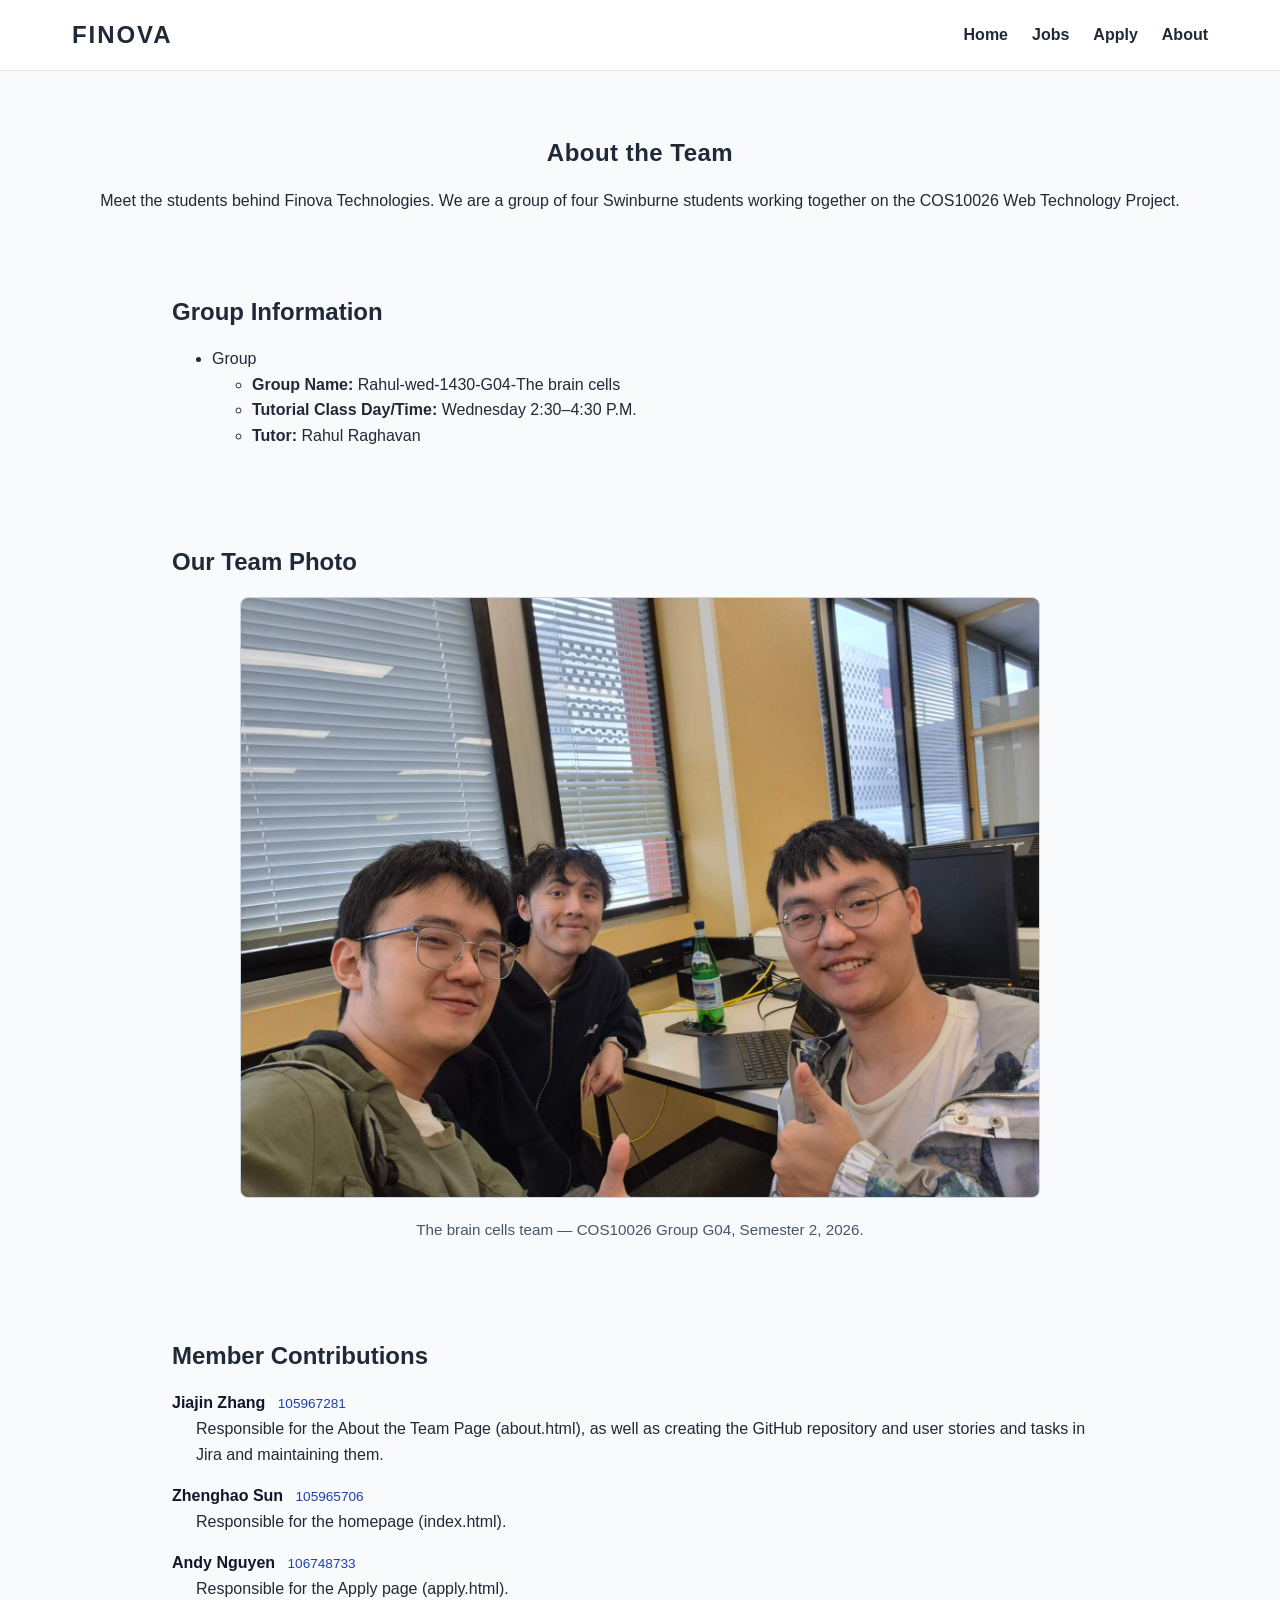
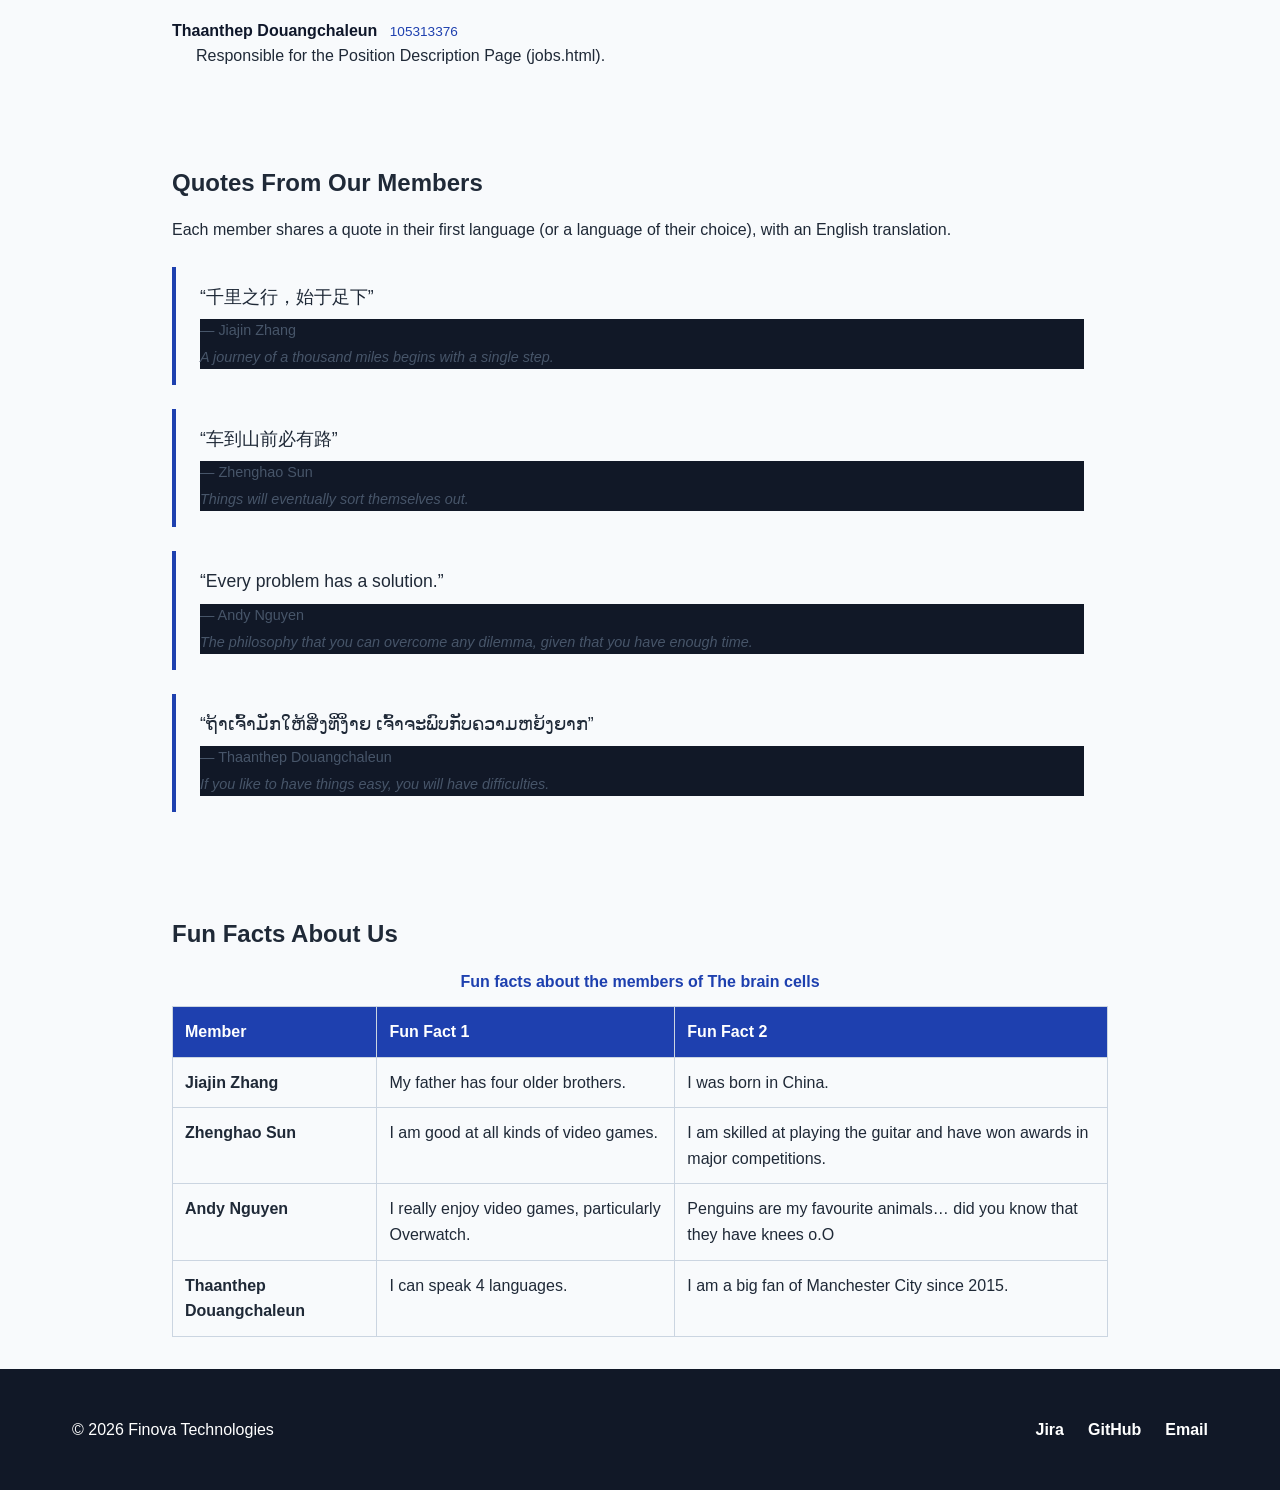
==== about.html @ 13ba534d "feat: The framework of the ‘About’ page and the ‘Fun Facts’ and ‘Quotes From Our Members’ tables" ====
<!DOCTYPE html>
<html lang="en">

<head>
    <meta charset="UTF-8">
    <meta name="viewport" content="width=device-width, initial-scale=1.0">

    <title>Finova Technologies | About the Team</title>

    <link rel="stylesheet" href="styles.css">

    <!-- Embedded CSS requirement: small page-specific rule -->
    <style>
        .about-intro {
            text-align: center;
        }
    </style>

</head>

<body>

    <header>
        <div class="site-header">

            <a href="index.html" class="logo">
                FINOVA
            </a>

            <nav aria-label="Main navigation">
                <ul>
                    <li><a href="index.html">Home</a></li>
                    <li><a href="jobs.html">Jobs</a></li>
                    <li><a href="apply.html">Apply</a></li>
                    <li><a href="about.html">About</a></li>
                </ul>
            </nav>

        </div>
    </header>



    <main>

        <!-- Page title -->
        <section class="about-hero">
            <!-- Inline CSS requirement -->
            <h1 style="letter-spacing: 0.02em;">About the Team</h1>

            <p>
                Meet the students behind Finova Technologies.
                We are a group of four Swinburne students working
                together on the COS10026 Web Technology Project.
            </p>
        </section>


        <!-- Group information: nested list requirement -->
        <section class="about-section">

            <h2>Group Information</h2>

            <ul class="group-info">
                <li>
                    Group
                    <ul>
                        <li>
                            <strong>Group Name:</strong>
                            Rahul-wed-1430-G04-The brain cells
                        </li>
                        <li>
                            <strong>Tutorial Class Day/Time:</strong>
                            Wednesday 2:30&ndash;4:30 P.M.
                        </li>
                        <li>
                            <strong>Tutor:</strong>
                            Rahul Raghavan
                        </li>
                    </ul>
                </li>
            </ul>

        </section>


        <!-- Group photo: figure and figcaption requirement -->
        <section class="about-section">

            <h2>Our Team Photo</h2>

            <figure class="group-figure">
                <img src="group.jpg" alt="Group photo of the Finova Technologies student team."
                    width="800">
                <figcaption>
                    The brain cells team &mdash; COS10026 Group G04,
                    Semester 2, 2026.
                </figcaption>
            </figure>

        </section>


        <!-- Member contributions: definition list requirement -->
        <section class="about-section">

            <h2>Member Contributions</h2>

            <dl class="contributions">
                <dt>
                    Jiajin Zhang
                    <span class="student-id">105967281</span>
                </dt>
                <dd>
                    Responsible for the About the Team Page
                    (about.html), as well as creating the GitHub
                    repository and user stories and tasks in Jira
                    and maintaining them.
                </dd>

                <dt>
                    Zhenghao Sun
                    <span class="student-id">105965706</span>
                </dt>
                <dd>
                    Responsible for the homepage (index.html).
                </dd>

                <dt>
                    Andy Nguyen
                    <span class="student-id">106748733</span>
                </dt>
                <dd>
                    Responsible for the Apply page (apply.html).
                </dd>

                <dt>
                    Thaanthep Douangchaleun
                    <span class="student-id">105313376</span>
                </dt>
                <dd>
                    Responsible for the Position Description Page
                    (jobs.html).
                </dd>
            </dl>

        </section>


        <!-- Quotes from each member in first language + English translation -->
        <section class="about-section">

            <h2>Quotes From Our Members</h2>

            <p>
                Each member shares a quote in their first language
                (or a language of their choice), with an English
                translation.
            </p>

            <blockquote class="member-quote">
                <p>&ldquo;千里之行，始于足下&rdquo;</p>
                <footer>
                    &mdash; Jiajin Zhang
                    <cite>
                        A journey of a thousand miles begins with a
                        single step.
                    </cite>
                </footer>
            </blockquote>

            <blockquote class="member-quote">
                <p>&ldquo;车到山前必有路&rdquo;</p>
                <footer>
                    &mdash; Zhenghao Sun
                    <cite>
                        Things will eventually sort themselves out.
                    </cite>
                </footer>
            </blockquote>

            <blockquote class="member-quote">
                <p>&ldquo;Every problem has a solution.&rdquo;</p>
                <footer>
                    &mdash; Andy Nguyen
                    <cite>
                        The philosophy that you can overcome any
                        dilemma, given that you have enough time.
                    </cite>
                </footer>
            </blockquote>

            <blockquote class="member-quote">
                <p>
                    &ldquo;ຖ້າເຈົ້າມັກໃຫ້ສິ່ງທິ່ງິ່າຍ
                    ເຈົ້າຈະພົບກັບຄວາມຫຍ້ງຍາກ&rdquo;
                </p>
                <footer>
                    &mdash; Thaanthep Douangchaleun
                    <cite>
                        If you like to have things easy, you will
                        have difficulties.
                    </cite>
                </footer>
            </blockquote>

        </section>


        <!-- Fun facts table: with caption requirement -->
        <section class="about-section">

            <h2>Fun Facts About Us</h2>

            <table class="fun-facts">
                <caption>
                    Fun facts about the members of The brain cells
                </caption>

                <thead>
                    <tr>
                        <th scope="col">Member</th>
                        <th scope="col">Fun Fact 1</th>
                        <th scope="col">Fun Fact 2</th>
                    </tr>
                </thead>

                <tbody>
                    <tr>
                        <th scope="row">Jiajin Zhang</th>
                        <td>My father has four older brothers.</td>
                        <td>I was born in China.</td>
                    </tr>
                    <tr>
                        <th scope="row">Zhenghao Sun</th>
                        <td>I am good at all kinds of video games.</td>
                        <td>
                            I am skilled at playing the guitar and
                            have won awards in major competitions.
                        </td>
                    </tr>
                    <tr>
                        <th scope="row">Andy Nguyen</th>
                        <td>
                            I really enjoy video games, particularly
                            Overwatch.
                        </td>
                        <td>
                            Penguins are my favourite animals&hellip;
                            did you know that they have knees o.O
                        </td>
                    </tr>
                    <tr>
                        <th scope="row">Thaanthep Douangchaleun</th>
                        <td>I can speak 4 languages.</td>
                        <td>I am a big fan of Manchester City since 2015.</td>
                    </tr>
                </tbody>
            </table>

        </section>

    </main>



    <footer>

        <div class="footer-content">

            <p>&copy; 2026 Finova Technologies</p>

            <nav aria-label="Footer navigation">
                <ul>
                    <li><a href="https://jiajinzhang.atlassian.net/">Jira</a></li>
                    <li><a href="https://github.com/JiajinZhang-123/COS10026-G04-Financial-Technology-FinTech-Company">GitHub</a></li>
                    <li>
                        <a href="mailto:info@finova.example">
                            Email
                        </a>
                    </li>
                </ul>
            </nav>

        </div>

    </footer>

</body>

</html>
---- styles.css ----
* {
    box-sizing: border-box;
}

body {
    margin: 0;
    font-family: Arial, Helvetica, sans-serif;
    line-height: 1.6;
    color: #1f2937;
    background-color: #f8fafc;
}

a {
    color: inherit;
}

h1,
h2,
h3 {
    line-height: 1.2;
}



header {
    background-color: #ffffff;
    border-bottom: 1px solid #e5e7eb;
}

.site-header {
    max-width: 1200px;
    margin: 0 auto;
    padding: 1rem 2rem;

    display: flex;
    justify-content: space-between;
    align-items: center;
}

.logo {
    font-size: 1.5rem;
    font-weight: bold;
    text-decoration: none;
    letter-spacing: 0.08em;
}

nav ul {
    display: flex;
    gap: 1.5rem;
    list-style: none;
    margin: 0;
    padding: 0;
}

nav a {
    text-decoration: none;
    font-weight: 600;
}

nav a:hover,
nav a:focus {
    text-decoration: underline;
}



.hero {
    min-height: 520px;

    display: flex;
    align-items: center;

    background:
        linear-gradient(135deg,
            rgba(15, 23, 42, 0.95),
            rgba(30, 64, 175, 0.85));

    color: white;
}

.hero-content {
    width: min(1200px, 100%);
    margin: 0 auto;
    padding: 5rem 2rem;
}

.heroContentApply {
    width: 100%; /*size of the container*/
    padding: 60px 15%; /* How far to the right the content is*/
}

.heroContentApply h1 { 
    font-size: 2.3rem;
}
.heroContentApply p {
    font-size: 1.1rem;
}

.heroApply {
    min-height: 270px;

    display: flex;
    align-items: center;

    background: linear-gradient(135deg, #1f3158, #405fc2);

    color: white;
}

.eyebrow {
    font-size: 0.85rem;
    font-weight: bold;
    letter-spacing: 0.15em;
}

.hero h1 {
    max-width: 700px;
    margin: 1rem 0;

    font-size: clamp(2.5rem, 6vw, 4.5rem);
}

.hero p {
    max-width: 650px;
}

.button {
    display: inline-block;

    margin-top: 1rem;
    padding: 0.8rem 1.5rem;

    background-color: white;
    color: #1e3a8a;

    text-decoration: none;
    font-weight: bold;

    border-radius: 0.4rem;
}

.button:hover,
.button:focus {
    text-decoration: underline;
}




.introduction,
.services {
    max-width: 1200px;
    margin: 0 auto;
    padding: 4rem 2rem;
}

.introduction h2,
.services h2 {
    font-size: 2rem;
}

.introduction p {
    max-width: 800px;
}



.service-list {
    display: grid;
    grid-template-columns: repeat(4, 1fr);
    gap: 1.5rem;
}

.service-list article {
    padding: 1.5rem;

    background-color: white;
    border: 1px solid #e5e7eb;
    border-radius: 0.5rem;
}

.service-list h3 {
    margin-top: 0;
}



footer {
    background-color: #111827;
    color: white;
}

.footer-content {
    max-width: 1200px;
    margin: 0 auto;
    padding: 2rem;

    display: flex;
    justify-content: space-between;
    align-items: center;
}


@media (max-width: 800px) {

    .site-header {
        flex-direction: column;
        gap: 1rem;
    }

    .service-list {
        grid-template-columns: repeat(2, 1fr);
    }

    .footer-content {
        flex-direction: column;
        gap: 1rem;
    }
}

@media (max-width: 500px) {

    nav ul {
        flex-direction: column;
        align-items: center;
        gap: 0.5rem;
    }

    .service-list {
        grid-template-columns: 1fr;
    }

    .hero {
        min-height: 450px;
    }
}

.career-areas {
    max-width: 1200px;
    margin: 0 auto;
    padding: 0 2rem 4rem;
}

.career-areas table {
    width: 100%;
    border-collapse: collapse;
    margin-top: 1.5rem;
    background-color: white;
}

.career-areas caption {
    margin-bottom: 0.75rem;
    font-weight: bold;
    text-align: left;
}

.career-areas th,
.career-areas td {
    padding: 1rem;
    border: 1px solid #d1d5db;
    text-align: left;
}

.career-areas th {
    background-color: #f1f5f9;
}



.jobs {
    max-width: none;
    margin: 0;
    padding: 90px 15%;
    background: linear-gradient(135deg, #1f3158, #405fc2);
    color: white;
}

.jobs h1 {
    font-size: 2.5rem;
    color: white;
    margin-top: 0;
    margin-bottom: 20px;
}

.jobs>p {
    font-size: 1.1rem;
    line-height: 1.6;
    color: white;
    margin-bottom: 0;
}




.jobs-layout {
    display: flex;
    gap: 30px;
    max-width: 1200px;
    margin: 40px auto;
    padding: 0 20px;
    align-items: flex-start;
}



.job-list {
    flex: 1;
    min-width: 0;
    order: 1;
}



.job {
    margin: 0 0 25px;
    padding: 25px;

    background-color: #ffffff;

    border: 1px solid #dddddd;
    border-radius: 10px;

    box-shadow: 0 2px 8px rgba(0, 0, 0, 0.08);
}

.job h2 {
    color: #1f4e79;
    font-size: 1.6rem;
    margin-top: 0;
    margin-bottom: 15px;
}

.job h3 {
    color: #333333;
    font-size: 1.1rem;
    margin-top: 20px;
    margin-bottom: 8px;
}

.job p {
    line-height: 1.5;
    margin: 8px 0;
}

.job ol,
.job ul {
    padding-left: 25px;
    line-height: 1.6;
}

.job li {
    margin-bottom: 7px;
}


/* =========================
   CAREER TIPS SIDEBAR
   ========================= */

.career-tips {
    width: 280px;
    flex-shrink: 0;

    /* Put sidebar on RIGHT */
    order: 2;

    /* Follow user when scrolling */
    position: sticky;
    top: 20px;

    padding: 20px;

    background-color: #f8f9fb;

    border: 1px solid #d6d9de;
    border-left: 5px solid #1f4e79;
    border-radius: 10px;

    box-shadow: 0 3px 10px rgba(0, 0, 0, 0.08);
}

.career-tips h2 {
    color: #1f4e79;
    margin-top: 0;
    margin-bottom: 12px;
}

.career-tips p {
    line-height: 1.5;
}

.career-tips ul {
    padding-left: 20px;
    margin-bottom: 0;
}

.career-tips li {
    margin-bottom: 8px;
    line-height: 1.4;
}


/* =========================
   RESPONSIVE DESIGN
   ========================= */

@media screen and (max-width: 768px) {

    .jobs {
        padding: 50px 20px;
    }

    .jobs h1 {
        font-size: 1.8rem;
    }

    .jobs-layout {
        display: block;
        margin: 20px auto;
        padding: 0 15px;
    }

    .job {
        padding: 18px;
    }

    /* On small screens Career Tips becomes normal */
    .career-tips {
        position: static;
        width: auto;
        margin: 20px 0;
    }
}

/* =========================
   ABOUT PAGE
   ========================= */

.about-hero {
    max-width: 1200px;
    margin: 0 auto;
    padding: 3rem 2rem 1rem;
    text-align: center;
}

.about-section {
    max-width: 1000px;
    margin: 0 auto;
    padding: 2rem;
}

/* Student IDs use hexadecimal colour */
.student-id {
    color: #1e40af;
    font-weight: normal;
    font-size: 0.85em;
    margin-left: 0.5rem;
}

/* Group figure styling */
.group-figure {
    max-width: 800px;
    margin: 1rem auto;
    text-align: center;
}

.group-figure img {
    width: 100%;
    height: auto;
    border-radius: 0.5rem;
    border: 1px solid #cbd5e1;
}

.group-figure figcaption {
    margin-top: 0.75rem;
    color: #475569;
    font-size: 0.95rem;
}

/* Contributions definition list */
.contributions dt {
    margin-top: 1rem;
    font-weight: bold;
    color: #0f172a;
}

.contributions dd {
    margin-left: 1.5rem;
    margin-bottom: 0.5rem;
}

/* Member quotes */
.member-quote {
    margin: 1.5rem 0;
    padding: 1rem 1.5rem;
    border-left: 4px solid #1e40af;
}

.member-quote p {
    margin: 0 0 0.5rem;
    font-size: 1.1rem;
}

.member-quote footer {
    color: #475569;
    font-size: 0.9rem;
}

.member-quote cite {
    display: block;
    font-style: italic;
    margin-top: 0.25rem;
}

/* Team fun facts table */
.fun-facts {
    width: 100%;
    border-collapse: collapse;
    margin-top: 1rem;
}

.fun-facts caption {
    margin-bottom: 0.75rem;
    font-weight: bold;
    color: #1e40af;
}

.fun-facts th,
.fun-facts td {
    padding: 0.75rem;
    border: 1px solid #cbd5e1;
    text-align: left;
    vertical-align: top;
}

.fun-facts thead th {
    background-color: #1e40af;
    color: #ffffff;
}

.fun-facts tbody tr:hover {
    background-color: #e0e7ff;
}
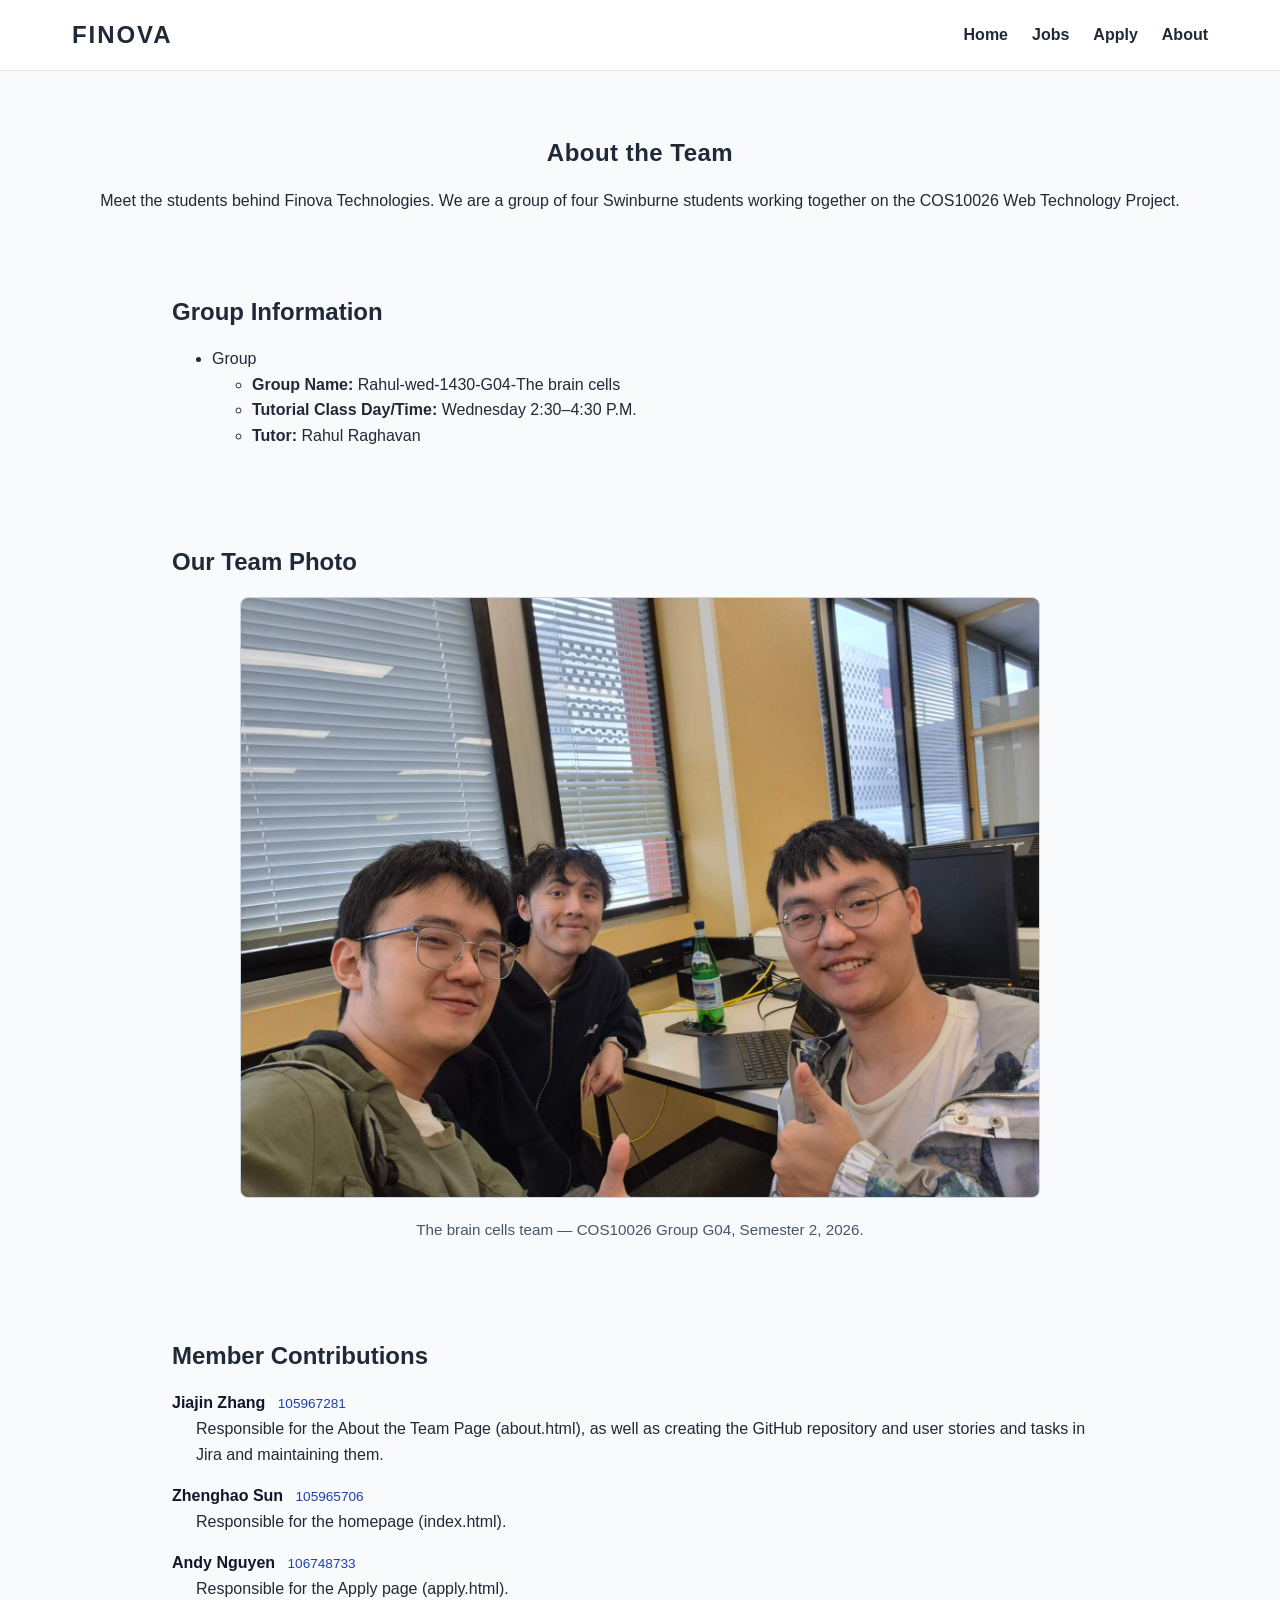
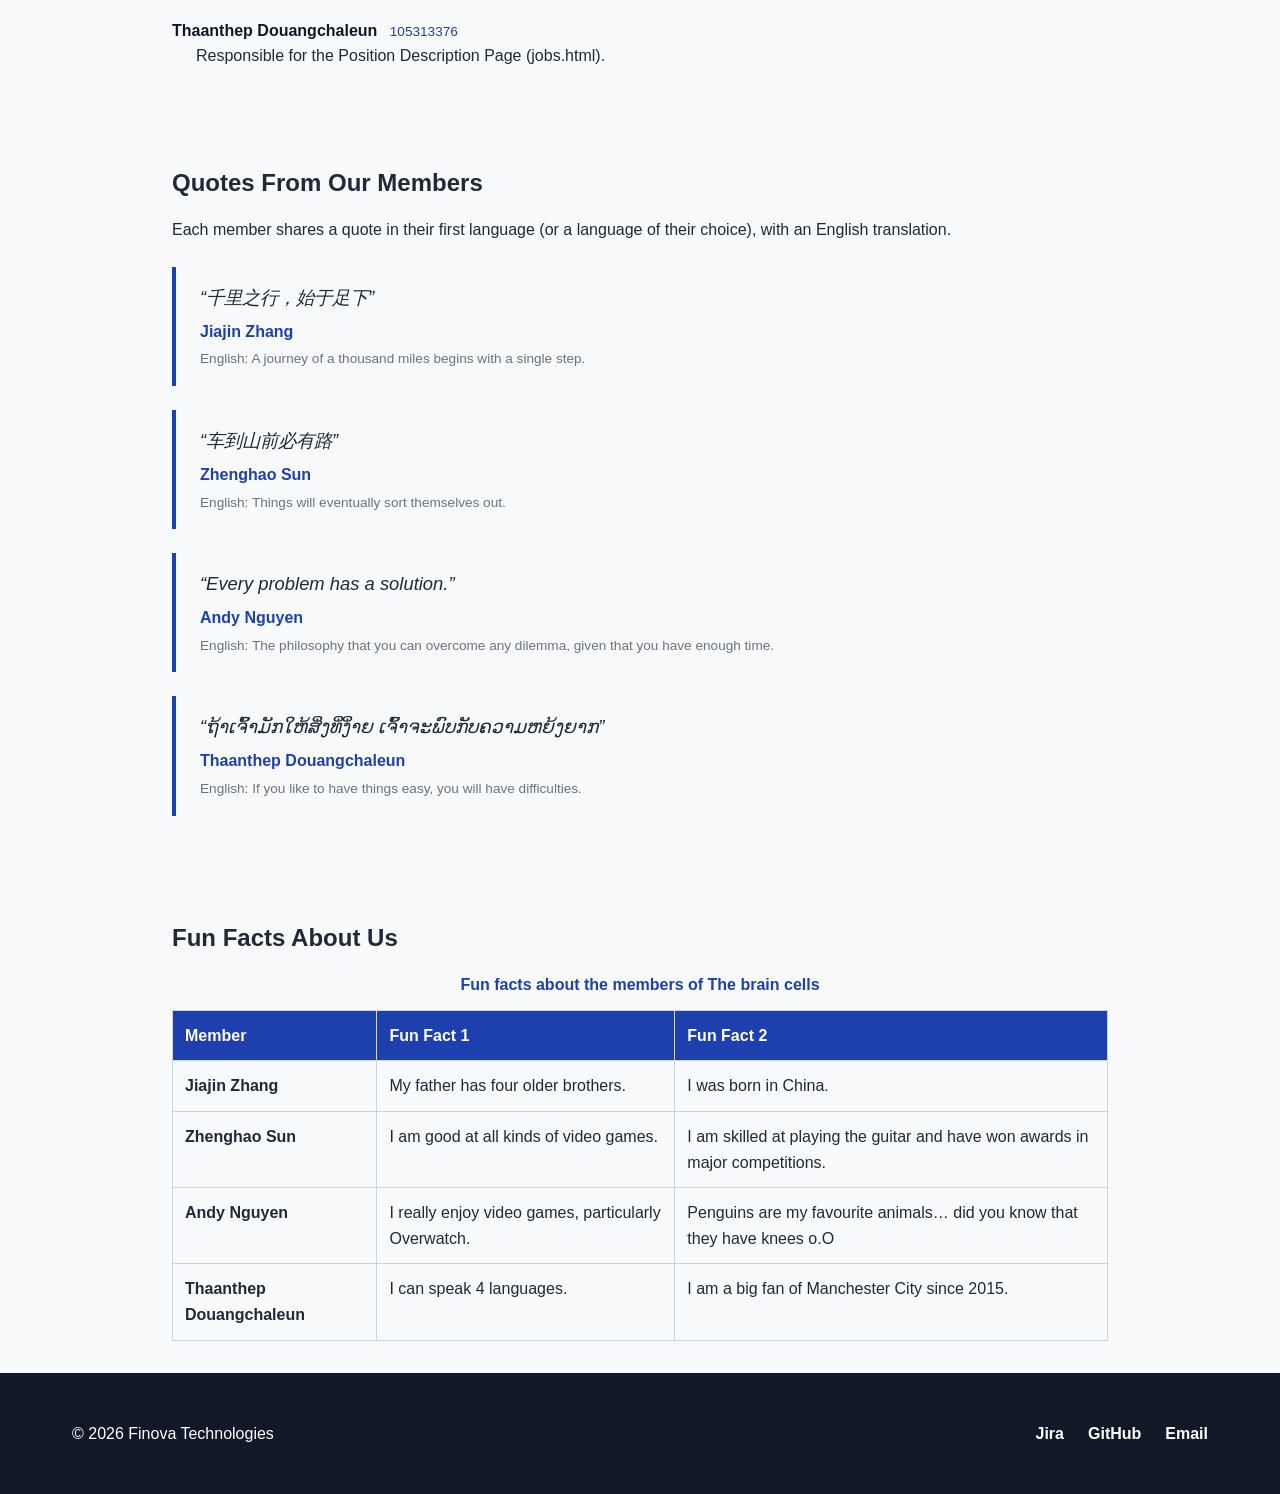
==== commit 0964dbf9: "fix: Redesign the ‘Member Testimonials’ table section and rectify the issue with the font appearing " ====
--- a/about.html
+++ b/about.html
@@ -158,51 +158,43 @@
                 translation.
             </p>
 
-            <blockquote class="member-quote">
-                <p>&ldquo;千里之行，始于足下&rdquo;</p>
-                <footer>
-                    &mdash; Jiajin Zhang
-                    <cite>
-                        A journey of a thousand miles begins with a
-                        single step.
-                    </cite>
-                </footer>
-            </blockquote>
-
-            <blockquote class="member-quote">
-                <p>&ldquo;车到山前必有路&rdquo;</p>
-                <footer>
-                    &mdash; Zhenghao Sun
-                    <cite>
-                        Things will eventually sort themselves out.
-                    </cite>
-                </footer>
-            </blockquote>
-
-            <blockquote class="member-quote">
-                <p>&ldquo;Every problem has a solution.&rdquo;</p>
-                <footer>
-                    &mdash; Andy Nguyen
-                    <cite>
-                        The philosophy that you can overcome any
-                        dilemma, given that you have enough time.
-                    </cite>
-                </footer>
-            </blockquote>
-
-            <blockquote class="member-quote">
-                <p>
+            <article class="quote-card">
+                <p class="quote-original">&ldquo;千里之行，始于足下&rdquo;</p>
+                <p class="quote-author">Jiajin Zhang</p>
+                <p class="quote-english">
+                    English: A journey of a thousand miles begins with a
+                    single step.
+                </p>
+            </article>
+
+            <article class="quote-card">
+                <p class="quote-original">&ldquo;车到山前必有路&rdquo;</p>
+                <p class="quote-author">Zhenghao Sun</p>
+                <p class="quote-english">
+                    English: Things will eventually sort themselves out.
+                </p>
+            </article>
+
+            <article class="quote-card">
+                <p class="quote-original">&ldquo;Every problem has a solution.&rdquo;</p>
+                <p class="quote-author">Andy Nguyen</p>
+                <p class="quote-english">
+                    English: The philosophy that you can overcome any
+                    dilemma, given that you have enough time.
+                </p>
+            </article>
+
+            <article class="quote-card">
+                <p class="quote-original">
                     &ldquo;ຖ້າເຈົ້າມັກໃຫ້ສິ່ງທິ່ງິ່າຍ
                     ເຈົ້າຈະພົບກັບຄວາມຫຍ້ງຍາກ&rdquo;
                 </p>
-                <footer>
-                    &mdash; Thaanthep Douangchaleun
-                    <cite>
-                        If you like to have things easy, you will
-                        have difficulties.
-                    </cite>
-                </footer>
-            </blockquote>
+                <p class="quote-author">Thaanthep Douangchaleun</p>
+                <p class="quote-english">
+                    English: If you like to have things easy, you will
+                    have difficulties.
+                </p>
+            </article>
 
         </section>
 
--- a/styles.css
+++ b/styles.css
@@ -490,26 +490,34 @@
 }
 
 /* Member quotes */
-.member-quote {
+.quote-card {
     margin: 1.5rem 0;
     padding: 1rem 1.5rem;
     border-left: 4px solid #1e40af;
 }
 
-.member-quote p {
-    margin: 0 0 0.5rem;
-    font-size: 1.1rem;
-}
-
-.member-quote footer {
-    color: #475569;
-    font-size: 0.9rem;
-}
-
-.member-quote cite {
-    display: block;
+.quote-card p {
+    margin: 0;
+}
+
+/* 原文：斜体、稍大 */
+.quote-original {
     font-style: italic;
-    margin-top: 0.25rem;
+    font-size: 1.15rem;
+}
+
+/* 作者名：加粗、深蓝色 */
+.quote-author {
+    margin-top: 0.4rem !important;
+    font-weight: bold;
+    color: #1e40af;
+}
+
+/* 英文翻译：灰色小字 */
+.quote-english {
+    margin-top: 0.25rem !important;
+    color: #6b7280;
+    font-size: 0.85rem;
 }
 
 /* Team fun facts table */
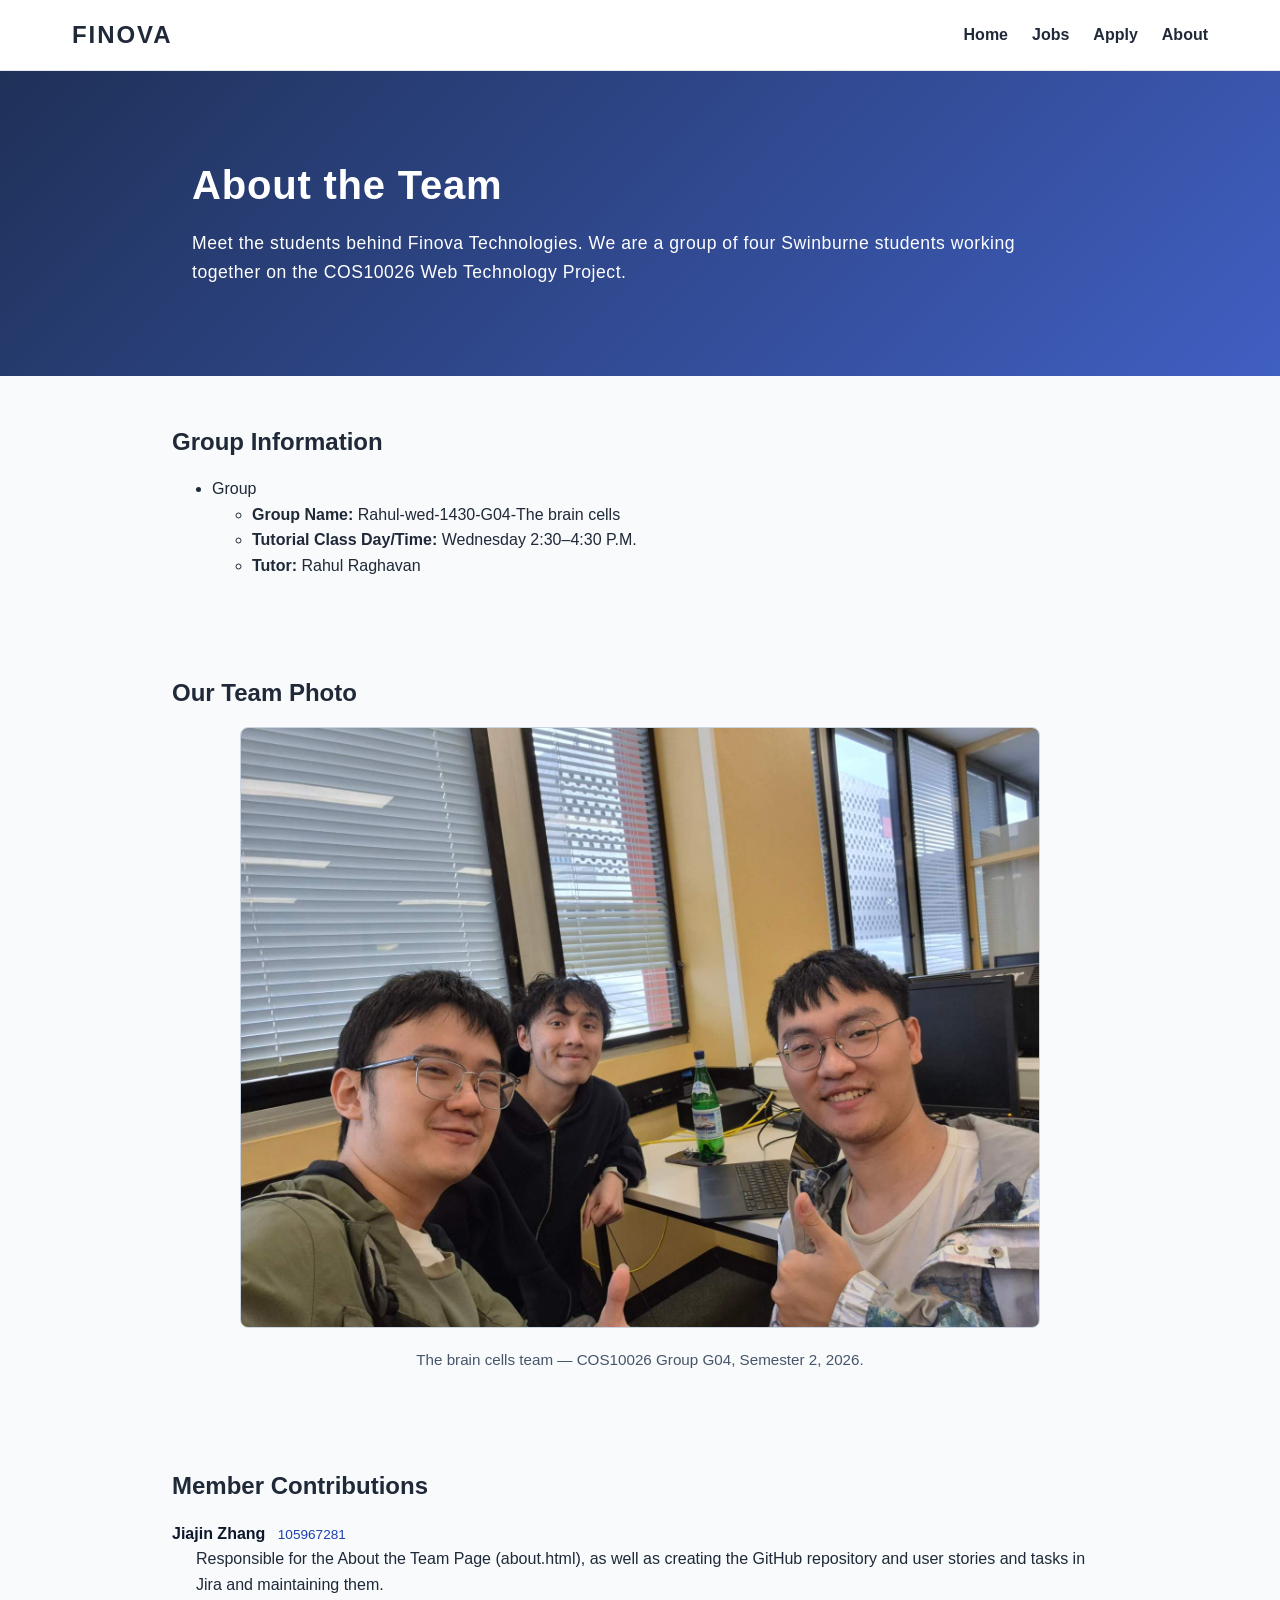
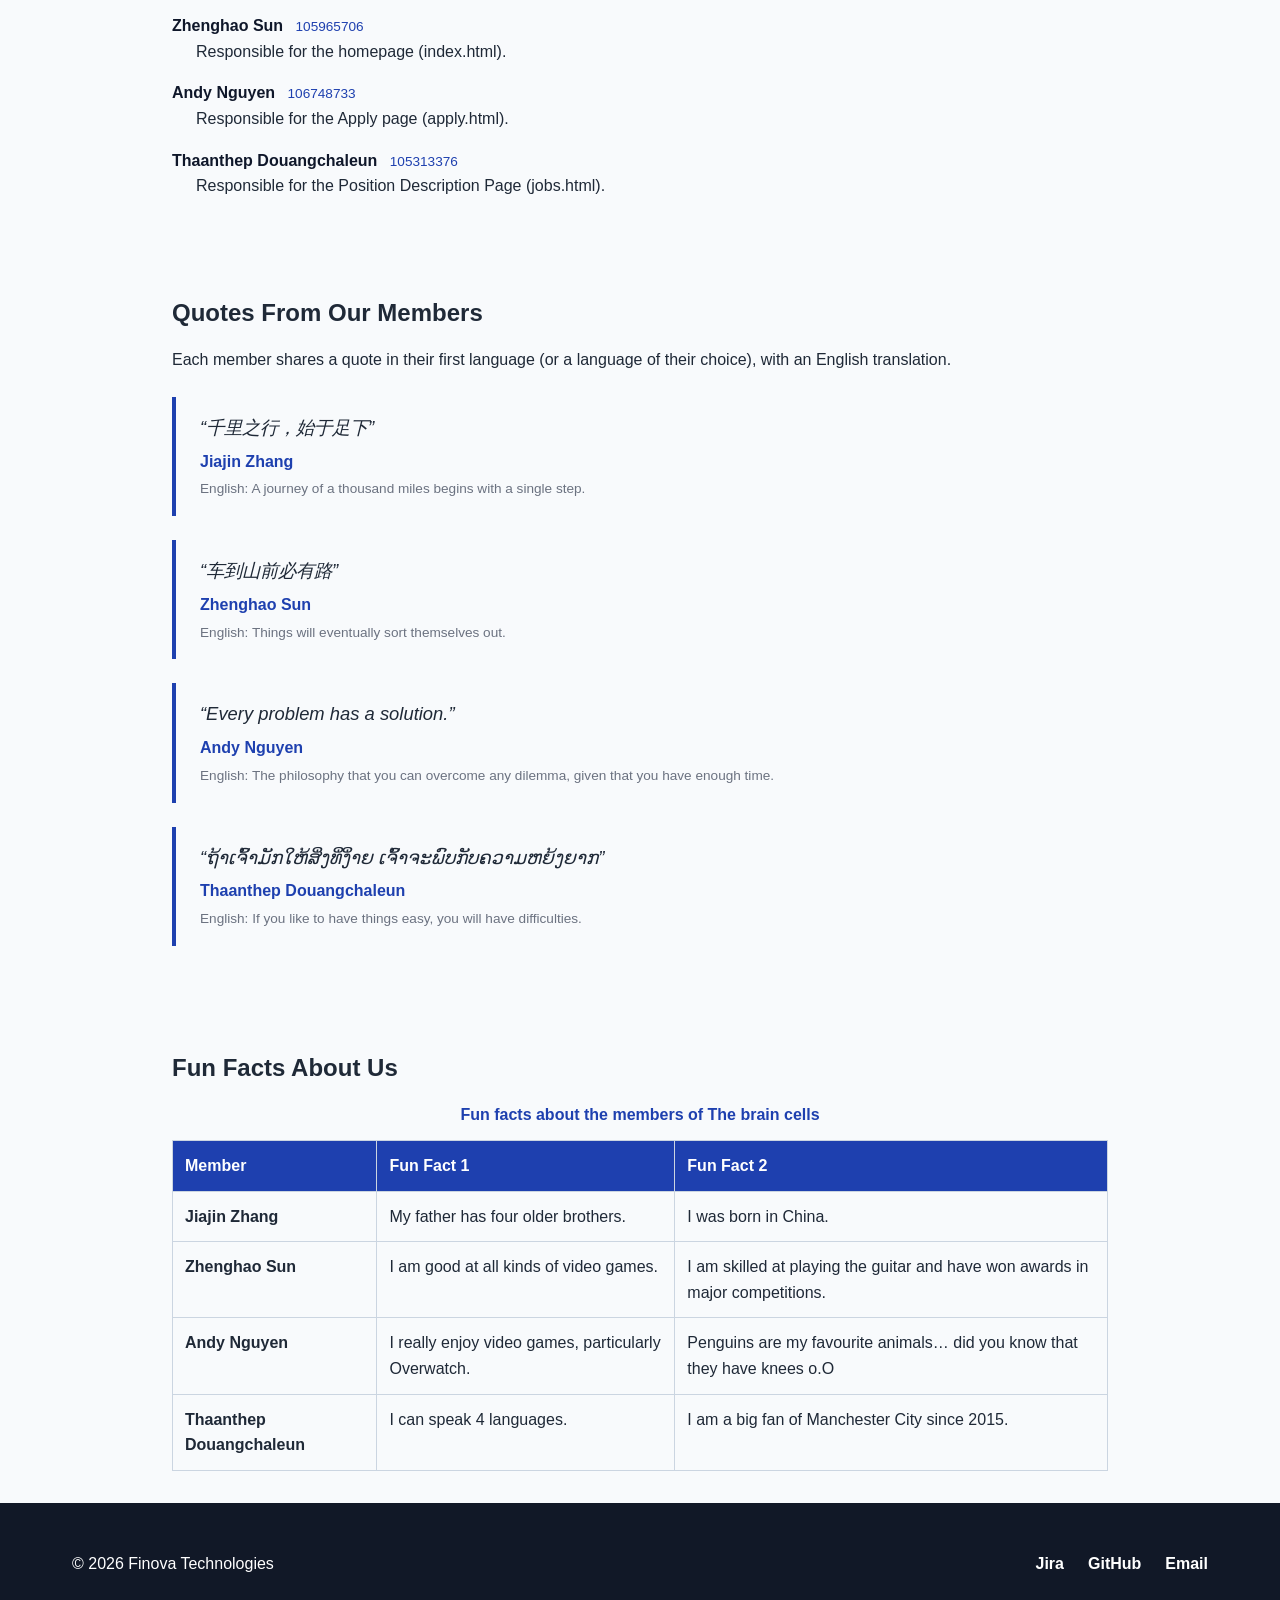
==== commit 12f38112: "fix: Fixed an issue where the display formats of titles and descriptions were inconsistent." ====
--- a/about.html
+++ b/about.html
@@ -12,7 +12,7 @@
     <!-- Embedded CSS requirement: small page-specific rule -->
     <style>
         .about-intro {
-            text-align: center;
+            letter-spacing: 0.03em;
         }
     </style>
 
@@ -48,7 +48,7 @@
             <!-- Inline CSS requirement -->
             <h1 style="letter-spacing: 0.02em;">About the Team</h1>
 
-            <p>
+            <p class="about-intro">
                 Meet the students behind Finova Technologies.
                 We are a group of four Swinburne students working
                 together on the COS10026 Web Technology Project.
--- a/styles.css
+++ b/styles.css
@@ -437,10 +437,26 @@
    ========================= */
 
 .about-hero {
-    max-width: 1200px;
-    margin: 0 auto;
-    padding: 3rem 2rem 1rem;
-    text-align: center;
+    max-width: none;
+    margin: 0;
+    padding: 90px 15%;
+    text-align: left;
+    background: linear-gradient(135deg, #1f3158, #405fc2);
+    color: white;
+}
+
+.about-hero h1 {
+    font-size: 2.5rem;
+    color: white;
+    margin-top: 0;
+    margin-bottom: 20px;
+}
+
+.about-hero p {
+    font-size: 1.1rem;
+    line-height: 1.6;
+    color: white;
+    margin-bottom: 0;
 }
 
 .about-section {
@@ -449,7 +465,6 @@
     padding: 2rem;
 }
 
-/* Student IDs use hexadecimal colour */
 .student-id {
     color: #1e40af;
     font-weight: normal;
@@ -500,20 +515,20 @@
     margin: 0;
 }
 
-/* 原文：斜体、稍大 */
+
 .quote-original {
     font-style: italic;
     font-size: 1.15rem;
 }
 
-/* 作者名：加粗、深蓝色 */
+
 .quote-author {
     margin-top: 0.4rem !important;
     font-weight: bold;
     color: #1e40af;
 }
 
-/* 英文翻译：灰色小字 */
+
 .quote-english {
     margin-top: 0.25rem !important;
     color: #6b7280;
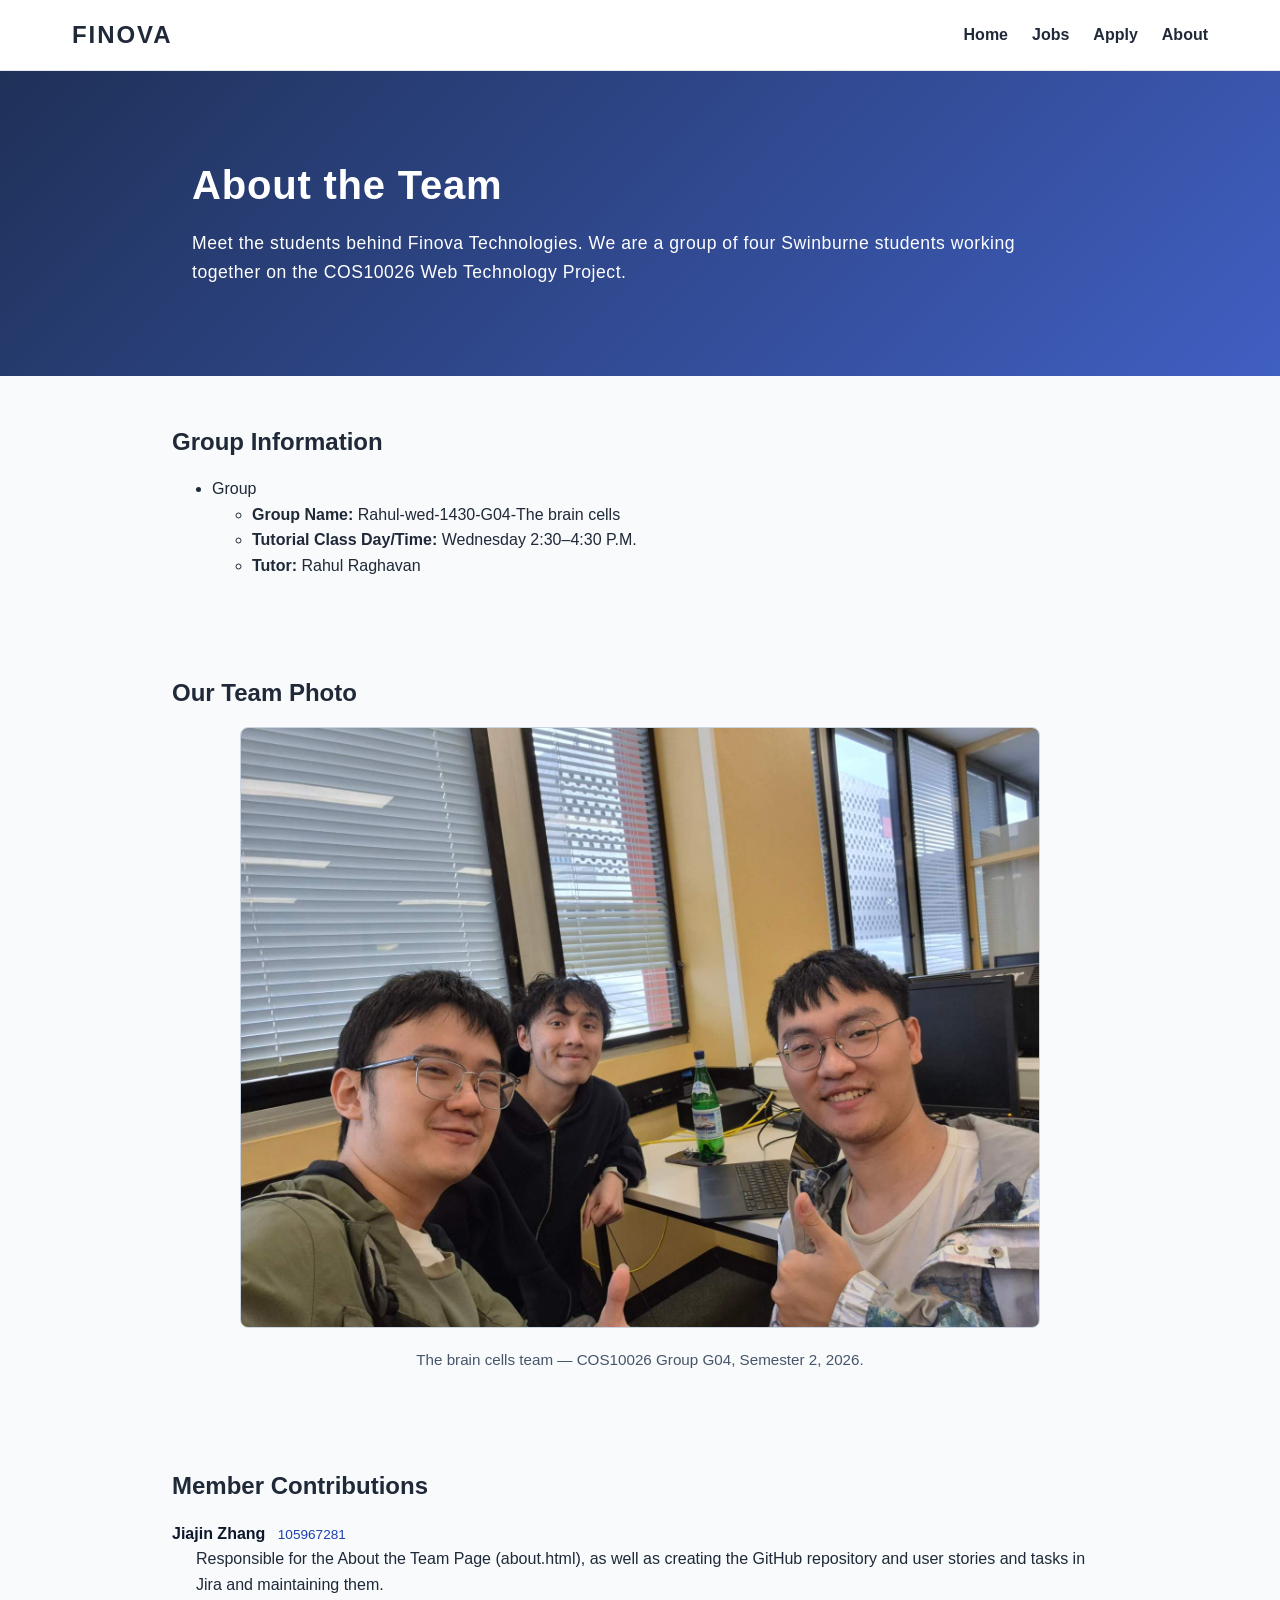
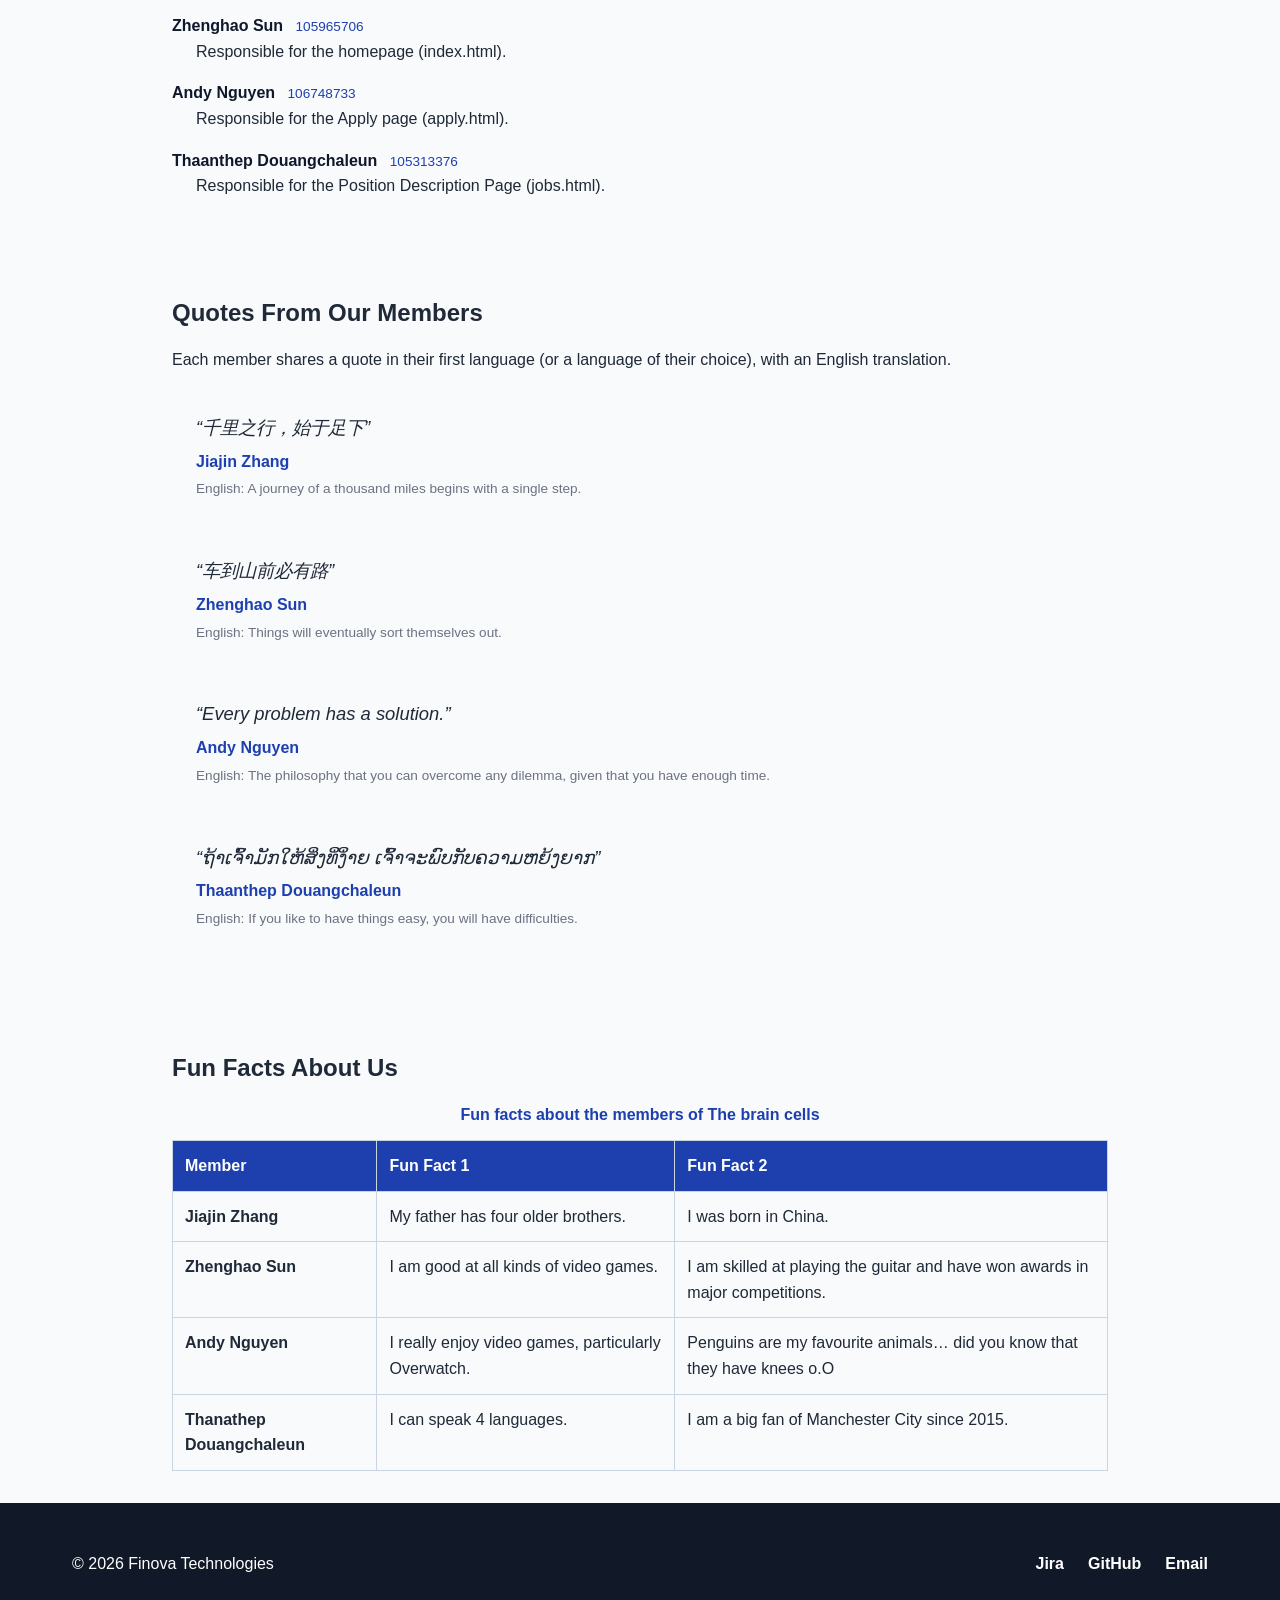
==== commit 31c9ea32: "style: Clean up jobs page CSS" ====
--- a/about.html
+++ b/about.html
@@ -90,8 +90,7 @@
             <h2>Our Team Photo</h2>
 
             <figure class="group-figure">
-                <img src="group.jpg" alt="Group photo of the Finova Technologies student team."
-                    width="800">
+                <img src="group.jpg" alt="Group photo of the Finova Technologies student team." width="800">
                 <figcaption>
                     The brain cells team &mdash; COS10026 Group G04,
                     Semester 2, 2026.
@@ -243,7 +242,7 @@
                         </td>
                     </tr>
                     <tr>
-                        <th scope="row">Thaanthep Douangchaleun</th>
+                        <th scope="row">Thanathep Douangchaleun</th>
                         <td>I can speak 4 languages.</td>
                         <td>I am a big fan of Manchester City since 2015.</td>
                     </tr>
@@ -265,7 +264,9 @@
             <nav aria-label="Footer navigation">
                 <ul>
                     <li><a href="https://jiajinzhang.atlassian.net/">Jira</a></li>
-                    <li><a href="https://github.com/JiajinZhang-123/COS10026-G04-Financial-Technology-FinTech-Company">GitHub</a></li>
+                    <li><a
+                            href="https://github.com/JiajinZhang-123/COS10026-G04-Financial-Technology-FinTech-Company">GitHub</a>
+                    </li>
                     <li>
                         <a href="mailto:info@finova.example">
                             Email
@@ -280,4 +281,4 @@
 
 </body>
 
-</html>
+</html>
--- a/styles.css
+++ b/styles.css
@@ -85,13 +85,16 @@
 }
 
 .heroContentApply {
-    width: 100%; /*size of the container*/
-    padding: 60px 15%; /* How far to the right the content is*/
-}
-
-.heroContentApply h1 { 
+    width: 100%;
+    /*size of the container*/
+    padding: 60px 15%;
+    /* How far to the right the content is*/
+}
+
+.heroContentApply h1 {
     font-size: 2.3rem;
 }
+
 .heroContentApply p {
     font-size: 1.1rem;
 }
@@ -265,10 +268,11 @@
     background-color: #f1f5f9;
 }
 
-
+/* =========================
+   JOBS HERO SECTION
+   ========================= */
 
 .jobs {
-    max-width: none;
     margin: 0;
     padding: 90px 15%;
     background: linear-gradient(135deg, #1f3158, #405fc2);
@@ -288,7 +292,6 @@
     color: white;
     margin-bottom: 0;
 }
-
 
 
 
@@ -301,12 +304,9 @@
     align-items: flex-start;
 }
 
-
-
 .job-list {
     flex: 1;
     min-width: 0;
-    order: 1;
 }
 
 
@@ -314,12 +314,9 @@
 .job {
     margin: 0 0 25px;
     padding: 25px;
-
     background-color: #ffffff;
-
     border: 1px solid #dddddd;
     border-radius: 10px;
-
     box-shadow: 0 2px 8px rgba(0, 0, 0, 0.08);
 }
 
@@ -353,29 +350,18 @@
 }
 
 
-/* =========================
-   CAREER TIPS SIDEBAR
-   ========================= */
+
 
 .career-tips {
     width: 280px;
     flex-shrink: 0;
-
-    /* Put sidebar on RIGHT */
-    order: 2;
-
-    /* Follow user when scrolling */
     position: sticky;
     top: 20px;
-
     padding: 20px;
-
     background-color: #f8f9fb;
-
     border: 1px solid #d6d9de;
     border-left: 5px solid #1f4e79;
     border-radius: 10px;
-
     box-shadow: 0 3px 10px rgba(0, 0, 0, 0.08);
 }
 
@@ -424,13 +410,15 @@
         padding: 18px;
     }
 
-    /* On small screens Career Tips becomes normal */
     .career-tips {
         position: static;
         width: auto;
         margin: 20px 0;
     }
 }
+
+
+
 
 /* =========================
    ABOUT PAGE
@@ -508,7 +496,6 @@
 .quote-card {
     margin: 1.5rem 0;
     padding: 1rem 1.5rem;
-    border-left: 4px solid #1e40af;
 }
 
 .quote-card p {
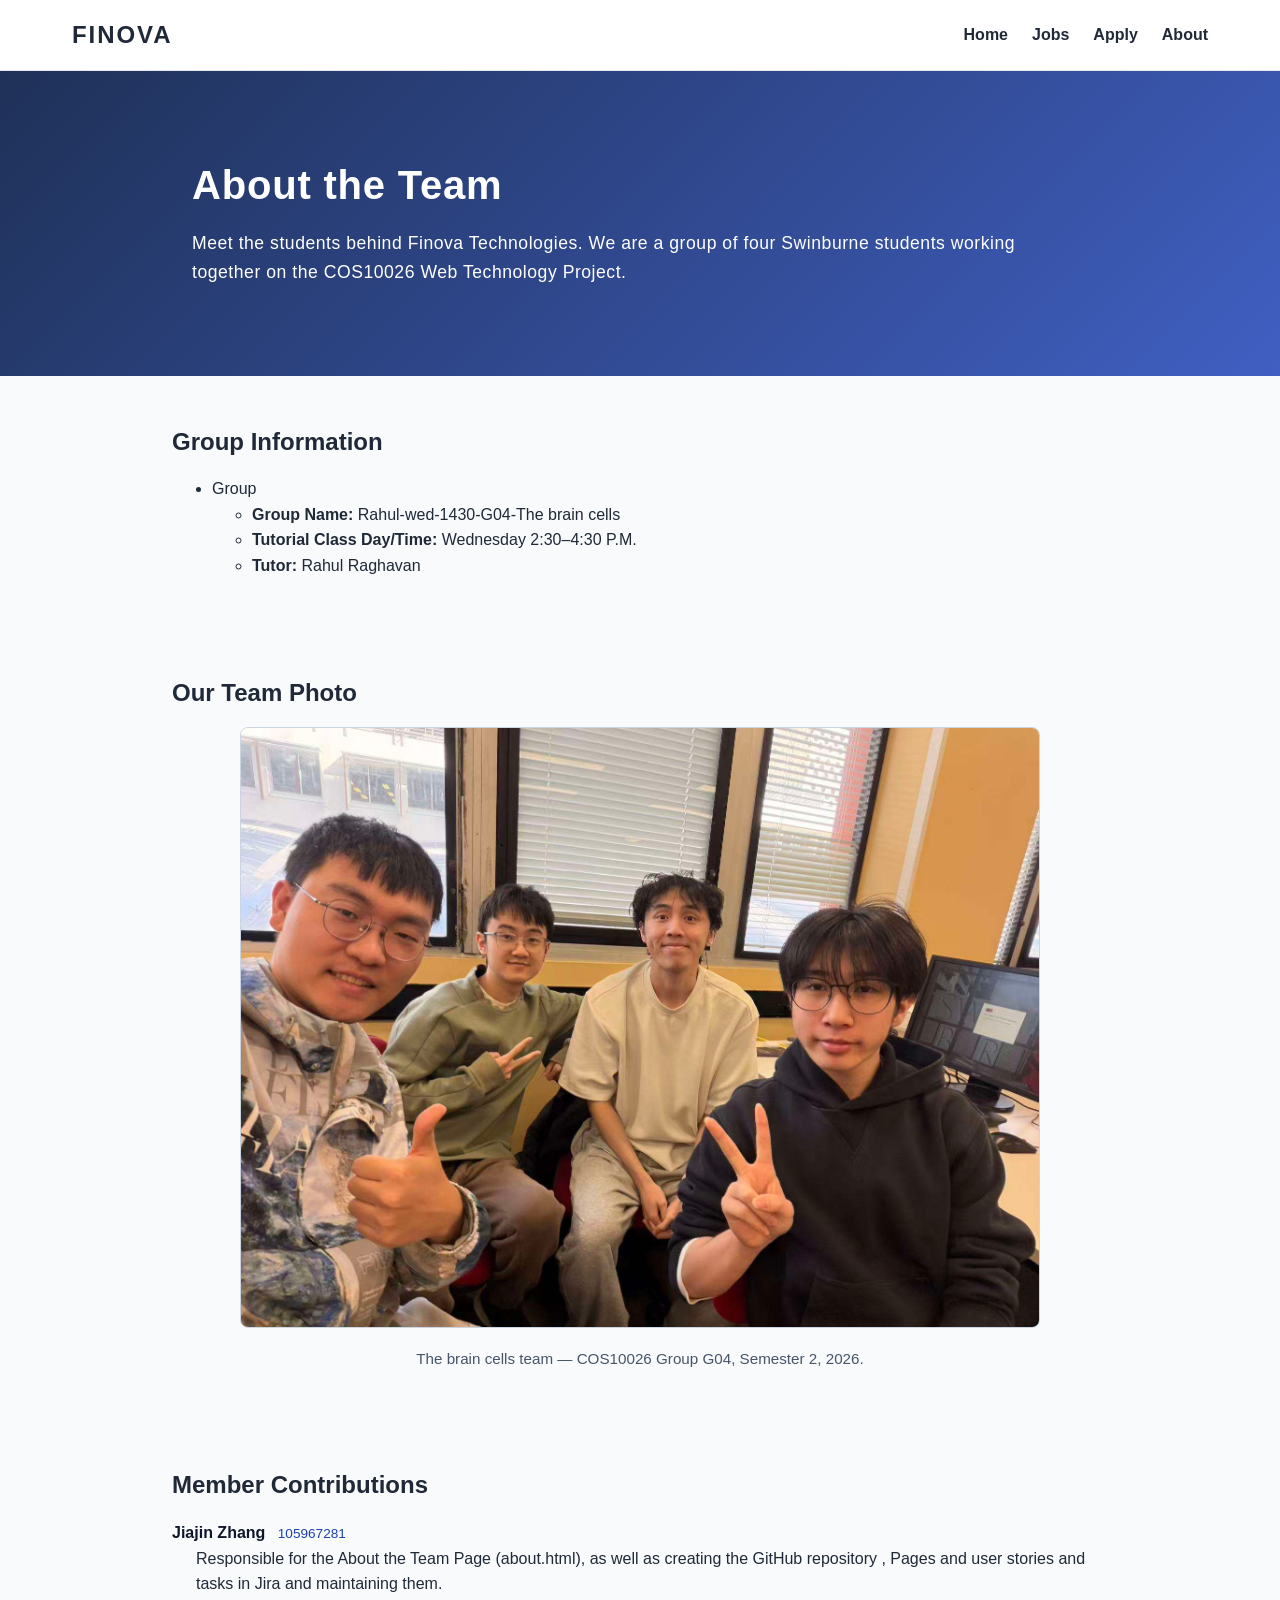
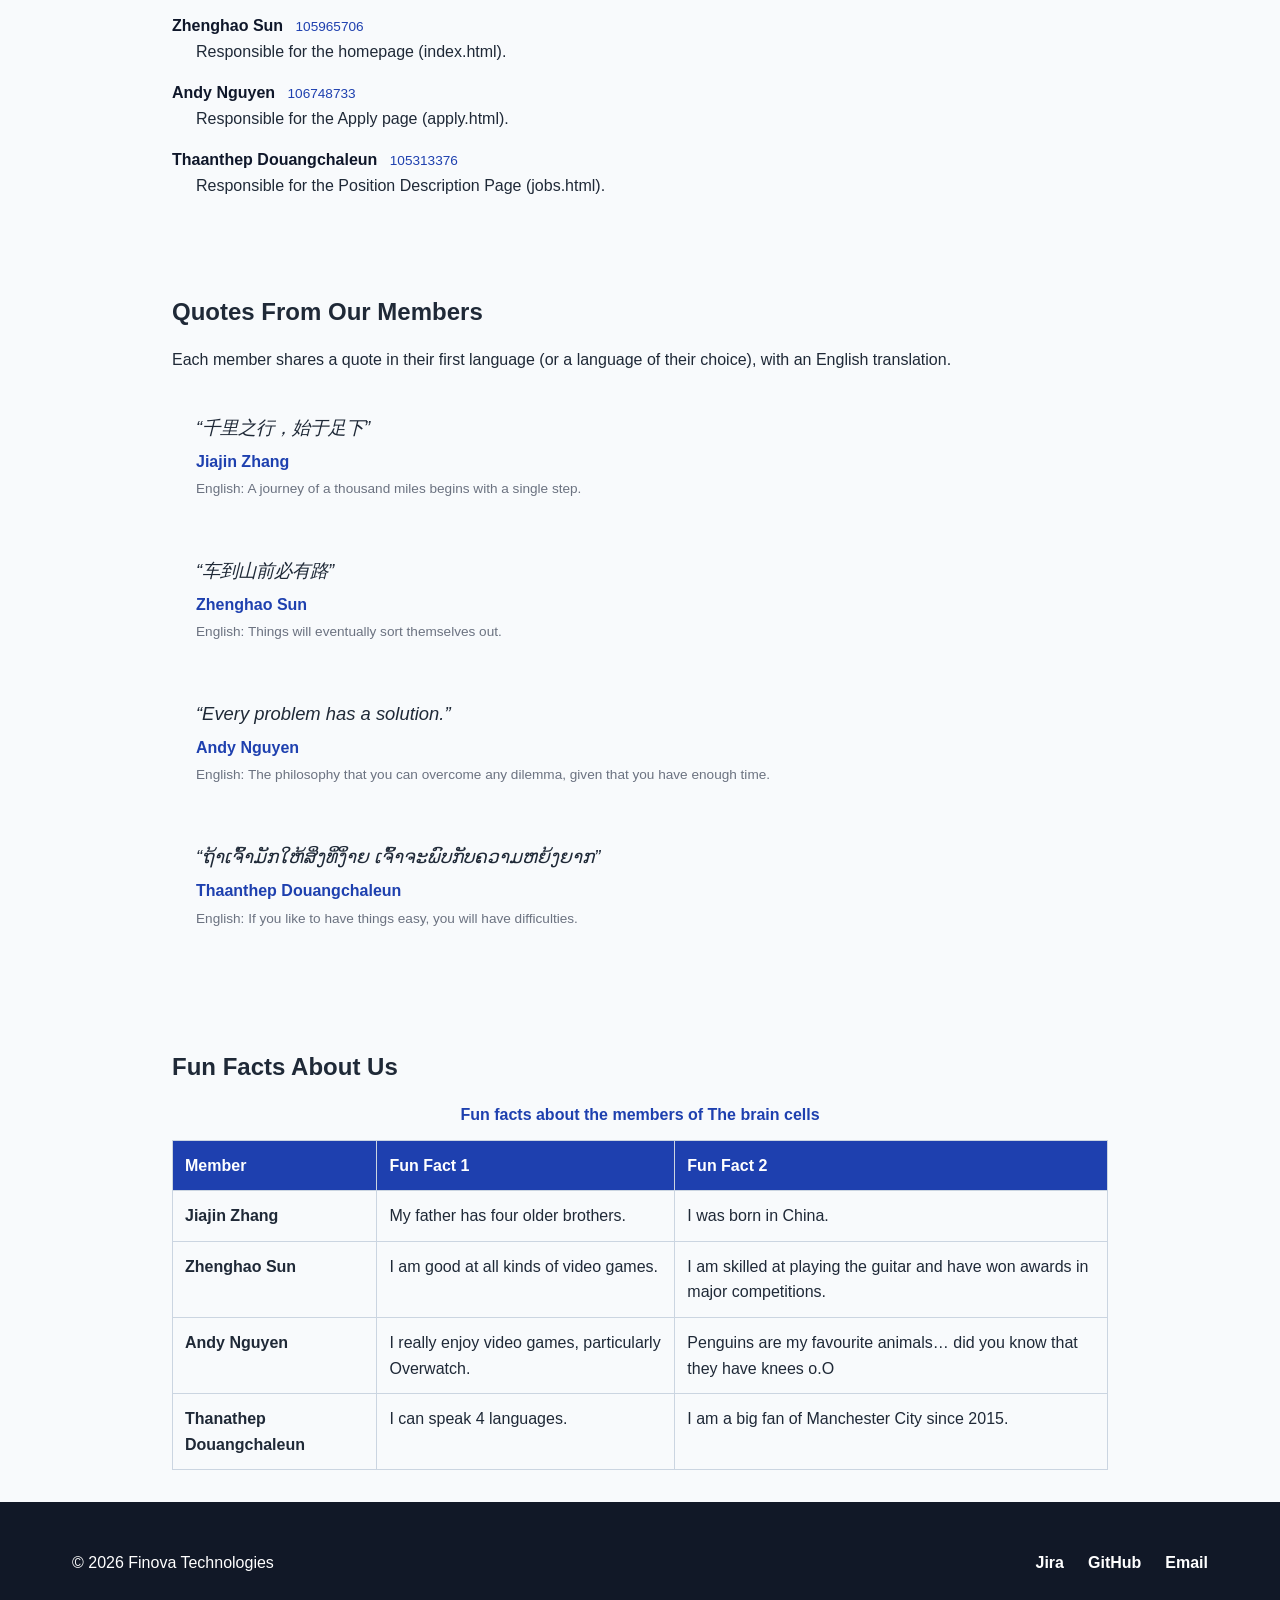
==== commit 9f2c977b: "fix: update the group picture and fix the jira link" ====
--- a/about.html
+++ b/about.html
@@ -8,10 +8,9 @@
     <title>Finova Technologies | About the Team</title>
 
     <link rel="stylesheet" href="styles.css">
-
-    <!-- Embedded CSS requirement: small page-specific rule -->
+    <!-- Internal CSS -->
     <style>
-        .about-intro {
+    .about-intro {
             letter-spacing: 0.03em;
         }
     </style>
@@ -45,7 +44,7 @@
 
         <!-- Page title -->
         <section class="about-hero">
-            <!-- Inline CSS requirement -->
+            <!-- Inline CSS -->
             <h1 style="letter-spacing: 0.02em;">About the Team</h1>
 
             <p class="about-intro">
@@ -56,7 +55,7 @@
         </section>
 
 
-        <!-- Group information: nested list requirement -->
+        <!-- Group information -->
         <section class="about-section">
 
             <h2>Group Information</h2>
@@ -84,7 +83,7 @@
         </section>
 
 
-        <!-- Group photo: figure and figcaption requirement -->
+        <!-- Group photo -->
         <section class="about-section">
 
             <h2>Our Team Photo</h2>
@@ -100,7 +99,7 @@
         </section>
 
 
-        <!-- Member contributions: definition list requirement -->
+        <!-- Member contributions -->
         <section class="about-section">
 
             <h2>Member Contributions</h2>
@@ -113,7 +112,7 @@
                 <dd>
                     Responsible for the About the Team Page
                     (about.html), as well as creating the GitHub
-                    repository and user stories and tasks in Jira
+                    repository , Pages and user stories and tasks in Jira
                     and maintaining them.
                 </dd>
 
@@ -146,7 +145,7 @@
         </section>
 
 
-        <!-- Quotes from each member in first language + English translation -->
+        <!-- Quotes from each member -->
         <section class="about-section">
 
             <h2>Quotes From Our Members</h2>
@@ -198,7 +197,7 @@
         </section>
 
 
-        <!-- Fun facts table: with caption requirement -->
+        <!-- Fun facts table -->
         <section class="about-section">
 
             <h2>Fun Facts About Us</h2>
@@ -263,7 +262,7 @@
 
             <nav aria-label="Footer navigation">
                 <ul>
-                    <li><a href="https://jiajinzhang.atlassian.net/">Jira</a></li>
+                    <li><a href="https://jiajinzhang.atlassian.net/jira/software/projects/CGFTFC/boards/2/backlog">Jira</a></li>
                     <li><a
                             href="https://github.com/JiajinZhang-123/COS10026-G04-Financial-Technology-FinTech-Company">GitHub</a>
                     </li>
--- a/styles.css
+++ b/styles.css
@@ -417,7 +417,66 @@
     }
 }
 
-
+/* =========================
+     APPLICATION FORM
+   ========================= */
+    .applyForm {
+        display: flex;
+        gap: 20px;
+        max-width: 700px;
+        margin: 100px auto;
+        padding: 0 20px;
+        align-items: center;
+        background-color: #ffffff;
+        border: 2px solid #dddddd;
+        border-radius: 10px; /* Rounded corners */
+        box-shadow: 0 2px 8px rgba(0, 0, 0, 0.08); /* Adds a shadowy effect to the border */
+        justify-content: center;
+    }
+
+    .applyForm form {
+        width: 100%;
+        max-width: 700px;
+    }
+
+    .infoTitle {
+        margin: 0 0 5px; /* Leave a 5 pixel gap between Name and the two field inputs (firstName, lastName)*/
+    }
+    .nameInputs {
+        display:flex; /* Disregards the standard HTML layout rules... also just called flexbox*/
+        gap: 10px;
+        padding: 3px 15px;
+    }
+
+    .relevantSkills {
+       font-size: 0.875rem;
+    }
+
+    .Submission {
+        display: flex;
+        justify-content: center;
+        gap: 10px;
+        margin-top: 20px;;
+    }
+
+    .Submission input[type="submit"] { /*Changes any input containers with type submit*/
+        padding: 15px 40px; /*Size of the button*/
+        font-weight: bold;
+        font-size: 1.1rem;
+        
+        color: white;
+        background: linear-gradient(135deg, #1f3158, #405fc2);
+
+        border-radius: 5px;
+        border: none;
+
+        cursor: pointer;
+    }
+
+    .Submission input[type="submit"]:hover {
+        background: linear-gradient(135deg, #405fc2, #1f3158);
+        color:#b3b1b1
+    }
 
 
 /* =========================
@@ -449,7 +508,7 @@
 
 .about-section {
     max-width: 1000px;
-    margin: 0 auto;
+    margin: 0 auto; /*Automatically divide left and right equally, the content will centered on the screen*/
     padding: 2rem;
 }
 
@@ -460,7 +519,6 @@
     margin-left: 0.5rem;
 }
 
-/* Group figure styling */
 .group-figure {
     max-width: 800px;
     margin: 1rem auto;
@@ -470,7 +528,7 @@
 .group-figure img {
     width: 100%;
     height: auto;
-    border-radius: 0.5rem;
+    border-radius: 0.5rem; /* Make the picture rounder */
     border: 1px solid #cbd5e1;
 }
 
@@ -492,14 +550,13 @@
     margin-bottom: 0.5rem;
 }
 
-/* Member quotes */
 .quote-card {
     margin: 1.5rem 0;
     padding: 1rem 1.5rem;
 }
 
 .quote-card p {
-    margin: 0;
+    margin: 0; /* Remove the default margin that comes with the <p> tag */
 }
 
 
@@ -509,23 +566,21 @@
 }
 
 
-.quote-author {
-    margin-top: 0.4rem !important;
+.quote-card .quote-author {
+    margin-top: 0.4rem;   /* two class names, the weight will increase */
     font-weight: bold;
     color: #1e40af;
 }
 
-
-.quote-english {
-    margin-top: 0.25rem !important;
+.quote-card .quote-english {
+    margin-top: 0.25rem;  
     color: #6b7280;
     font-size: 0.85rem;
 }
 
-/* Team fun facts table */
 .fun-facts {
     width: 100%;
-    border-collapse: collapse;
+    border-collapse: collapse;  /* Merge the table borders */
     margin-top: 1rem;
 }
 
